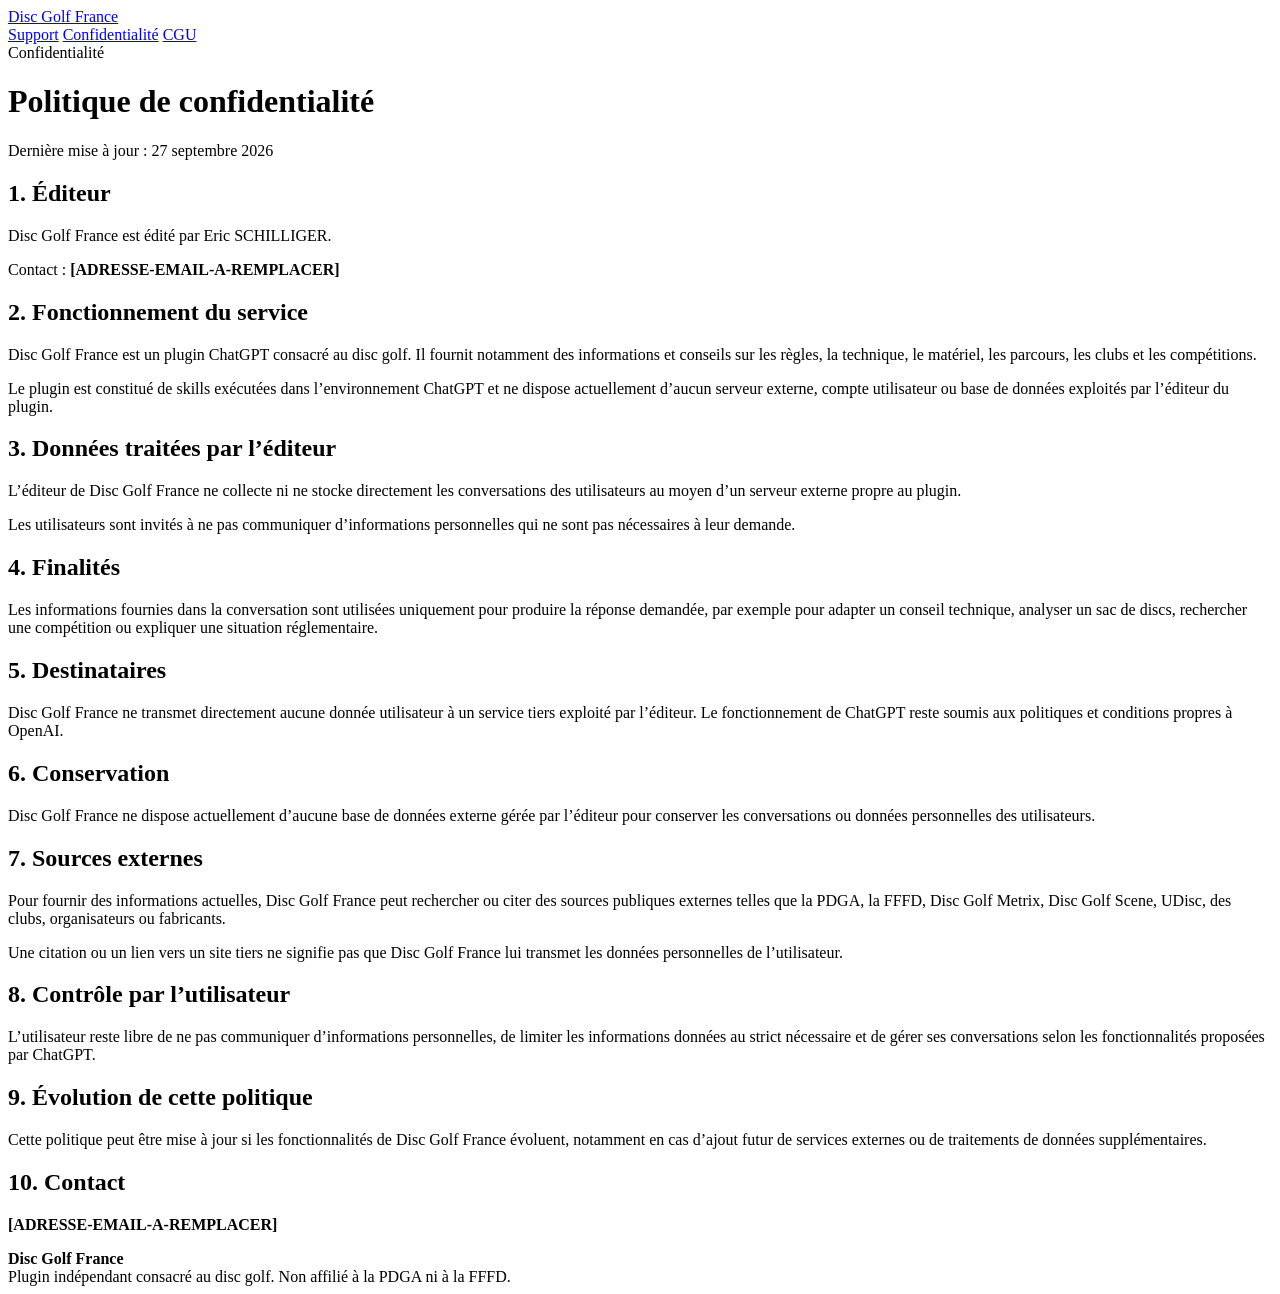
==== privacy.html @ f40aba92 "Add privacy.html" ====
<!doctype html>
<html lang="fr">
<head>
  <meta charset="utf-8">
  <meta name="viewport" content="width=device-width, initial-scale=1">
  <title>Politique de confidentialité — Disc Golf France</title>
  <meta name="description" content="Politique de confidentialité de Disc Golf France.">
  <link rel="stylesheet" href="style.css">
</head>
<body>

<header class="site-header">
  <nav class="nav">
    <a class="brand" href="index.html">Disc Golf France</a>
    <div class="nav-links">
      <a href="support.html">Support</a>
      <a href="privacy.html">Confidentialité</a>
      <a href="terms.html">CGU</a>
    </div>
  </nav>
</header>

<main>
  <div class="eyebrow">Confidentialité</div>
  <h1>Politique de confidentialité</h1>
  <p>Dernière mise à jour : 27 septembre 2026</p>

  <h2>1. Éditeur</h2>
  <p>Disc Golf France est édité par Eric SCHILLIGER.</p>
  <p>Contact : <strong>[ADRESSE-EMAIL-A-REMPLACER]</strong></p>

  <h2>2. Fonctionnement du service</h2>
  <p>Disc Golf France est un plugin ChatGPT consacré au disc golf. Il fournit notamment des informations et conseils sur les règles, la technique, le matériel, les parcours, les clubs et les compétitions.</p>
  <p>Le plugin est constitué de skills exécutées dans l’environnement ChatGPT et ne dispose actuellement d’aucun serveur externe, compte utilisateur ou base de données exploités par l’éditeur du plugin.</p>

  <h2>3. Données traitées par l’éditeur</h2>
  <p>L’éditeur de Disc Golf France ne collecte ni ne stocke directement les conversations des utilisateurs au moyen d’un serveur externe propre au plugin.</p>
  <p>Les utilisateurs sont invités à ne pas communiquer d’informations personnelles qui ne sont pas nécessaires à leur demande.</p>

  <h2>4. Finalités</h2>
  <p>Les informations fournies dans la conversation sont utilisées uniquement pour produire la réponse demandée, par exemple pour adapter un conseil technique, analyser un sac de discs, rechercher une compétition ou expliquer une situation réglementaire.</p>

  <h2>5. Destinataires</h2>
  <p>Disc Golf France ne transmet directement aucune donnée utilisateur à un service tiers exploité par l’éditeur. Le fonctionnement de ChatGPT reste soumis aux politiques et conditions propres à OpenAI.</p>

  <h2>6. Conservation</h2>
  <p>Disc Golf France ne dispose actuellement d’aucune base de données externe gérée par l’éditeur pour conserver les conversations ou données personnelles des utilisateurs.</p>

  <h2>7. Sources externes</h2>
  <p>Pour fournir des informations actuelles, Disc Golf France peut rechercher ou citer des sources publiques externes telles que la PDGA, la FFFD, Disc Golf Metrix, Disc Golf Scene, UDisc, des clubs, organisateurs ou fabricants.</p>
  <p>Une citation ou un lien vers un site tiers ne signifie pas que Disc Golf France lui transmet les données personnelles de l’utilisateur.</p>

  <h2>8. Contrôle par l’utilisateur</h2>
  <p>L’utilisateur reste libre de ne pas communiquer d’informations personnelles, de limiter les informations données au strict nécessaire et de gérer ses conversations selon les fonctionnalités proposées par ChatGPT.</p>

  <h2>9. Évolution de cette politique</h2>
  <p>Cette politique peut être mise à jour si les fonctionnalités de Disc Golf France évoluent, notamment en cas d’ajout futur de services externes ou de traitements de données supplémentaires.</p>

  <h2>10. Contact</h2>
  <p><strong>[ADRESSE-EMAIL-A-REMPLACER]</strong></p>
</main>

<footer>
  <div class="footer-inner">
    <strong>Disc Golf France</strong><br>
    Plugin indépendant consacré au disc golf. Non affilié à la PDGA ni à la FFFD.
  </div>
</footer>

</body>
</html>
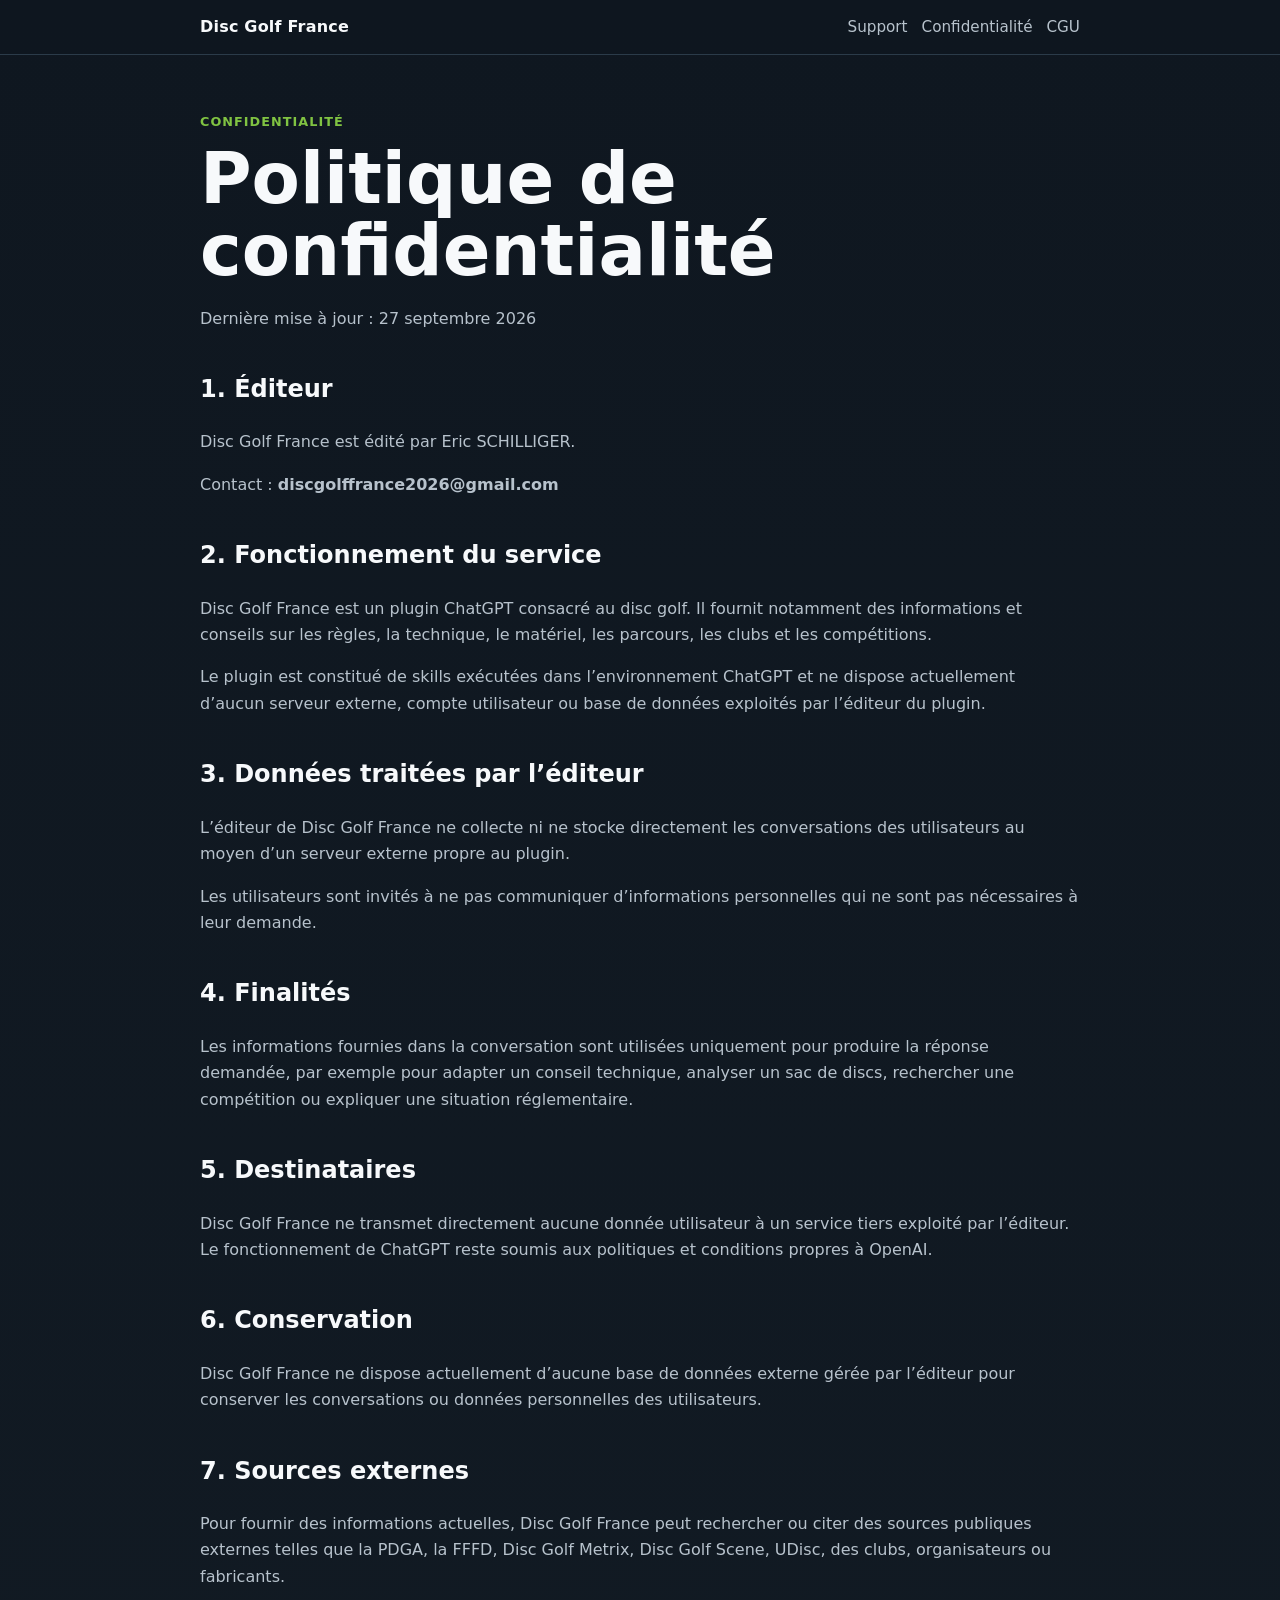
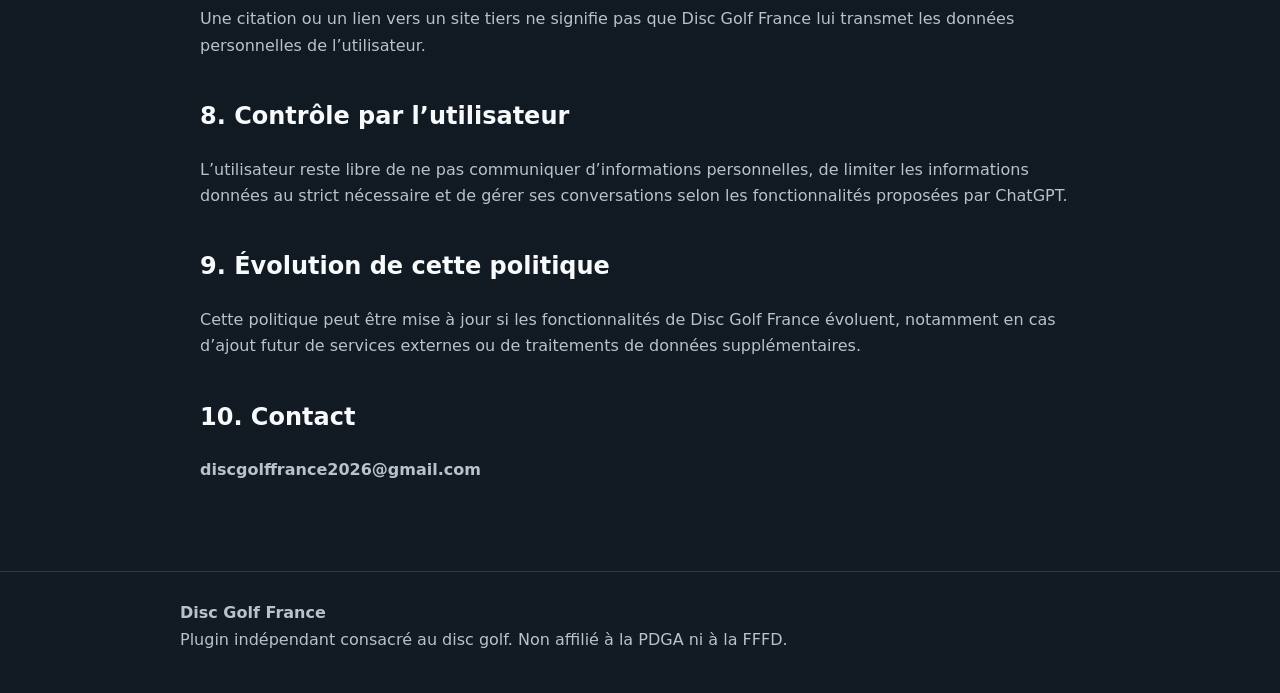
==== commit 57eeda6e: "Set public contact email in privacy.html" ====
--- a/privacy.html
+++ b/privacy.html
@@ -27,7 +27,7 @@
 
   <h2>1. Éditeur</h2>
   <p>Disc Golf France est édité par Eric SCHILLIGER.</p>
-  <p>Contact : <strong>[ADRESSE-EMAIL-A-REMPLACER]</strong></p>
+  <p>Contact : <strong>discgolffrance2026@gmail.com</strong></p>
 
   <h2>2. Fonctionnement du service</h2>
   <p>Disc Golf France est un plugin ChatGPT consacré au disc golf. Il fournit notamment des informations et conseils sur les règles, la technique, le matériel, les parcours, les clubs et les compétitions.</p>
@@ -57,7 +57,7 @@
   <p>Cette politique peut être mise à jour si les fonctionnalités de Disc Golf France évoluent, notamment en cas d’ajout futur de services externes ou de traitements de données supplémentaires.</p>
 
   <h2>10. Contact</h2>
-  <p><strong>[ADRESSE-EMAIL-A-REMPLACER]</strong></p>
+  <p><strong>discgolffrance2026@gmail.com</strong></p>
 </main>
 
 <footer>
--- a/style.css
+++ b/style.css
@@ -0,0 +1,151 @@
+:root {
+  --bg: #0f1720;
+  --panel: #17212b;
+  --text: #f7f9fb;
+  --muted: #b7c2cc;
+  --accent: #80c342;
+  --accent-2: #d7f4bd;
+  --border: #2b3b49;
+  --max: 920px;
+}
+
+* { box-sizing: border-box; }
+
+html { scroll-behavior: smooth; }
+
+body {
+  margin: 0;
+  font-family: Inter, ui-sans-serif, system-ui, -apple-system, BlinkMacSystemFont, "Segoe UI", sans-serif;
+  background: linear-gradient(180deg, #0f1720 0%, #121b24 100%);
+  color: var(--text);
+  line-height: 1.65;
+}
+
+a { color: var(--accent-2); }
+a:hover { color: var(--accent); }
+
+.site-header {
+  border-bottom: 1px solid var(--border);
+  background: rgba(15, 23, 32, .96);
+  position: sticky;
+  top: 0;
+  z-index: 10;
+}
+
+.nav {
+  max-width: var(--max);
+  margin: 0 auto;
+  padding: 14px 20px;
+  display: flex;
+  gap: 18px;
+  align-items: center;
+  justify-content: space-between;
+  flex-wrap: wrap;
+}
+
+.brand {
+  color: var(--text);
+  text-decoration: none;
+  font-weight: 800;
+  letter-spacing: .2px;
+}
+
+.nav-links {
+  display: flex;
+  gap: 14px;
+  flex-wrap: wrap;
+}
+
+.nav-links a {
+  color: var(--muted);
+  text-decoration: none;
+  font-size: .95rem;
+}
+
+.nav-links a:hover { color: var(--text); }
+
+main {
+  max-width: var(--max);
+  margin: 0 auto;
+  padding: 56px 20px 72px;
+}
+
+.hero {
+  padding: 30px 0 20px;
+}
+
+.eyebrow {
+  color: var(--accent);
+  font-weight: 800;
+  text-transform: uppercase;
+  letter-spacing: .08em;
+  font-size: .8rem;
+}
+
+h1 {
+  font-size: clamp(2.2rem, 6vw, 4.4rem);
+  line-height: 1.03;
+  margin: 10px 0 18px;
+}
+
+h2 {
+  margin-top: 38px;
+  font-size: 1.5rem;
+}
+
+p, li { color: var(--muted); }
+
+.lead {
+  font-size: 1.15rem;
+  max-width: 760px;
+}
+
+.card-grid {
+  display: grid;
+  grid-template-columns: repeat(auto-fit, minmax(230px, 1fr));
+  gap: 16px;
+  margin: 30px 0;
+}
+
+.card {
+  display: block;
+  background: var(--panel);
+  border: 1px solid var(--border);
+  border-radius: 14px;
+  padding: 20px;
+  text-decoration: none;
+}
+
+.card h3 {
+  color: var(--text);
+  margin: 0 0 8px;
+}
+
+.card p { margin: 0; }
+
+.notice {
+  margin: 28px 0;
+  padding: 18px 20px;
+  border-left: 4px solid var(--accent);
+  background: var(--panel);
+  border-radius: 8px;
+}
+
+footer {
+  border-top: 1px solid var(--border);
+  padding: 28px 20px 40px;
+  color: var(--muted);
+}
+
+.footer-inner {
+  max-width: var(--max);
+  margin: 0 auto;
+}
+
+code {
+  background: #0a1118;
+  border: 1px solid var(--border);
+  padding: 2px 6px;
+  border-radius: 6px;
+  color: #e6eef5;
+}
